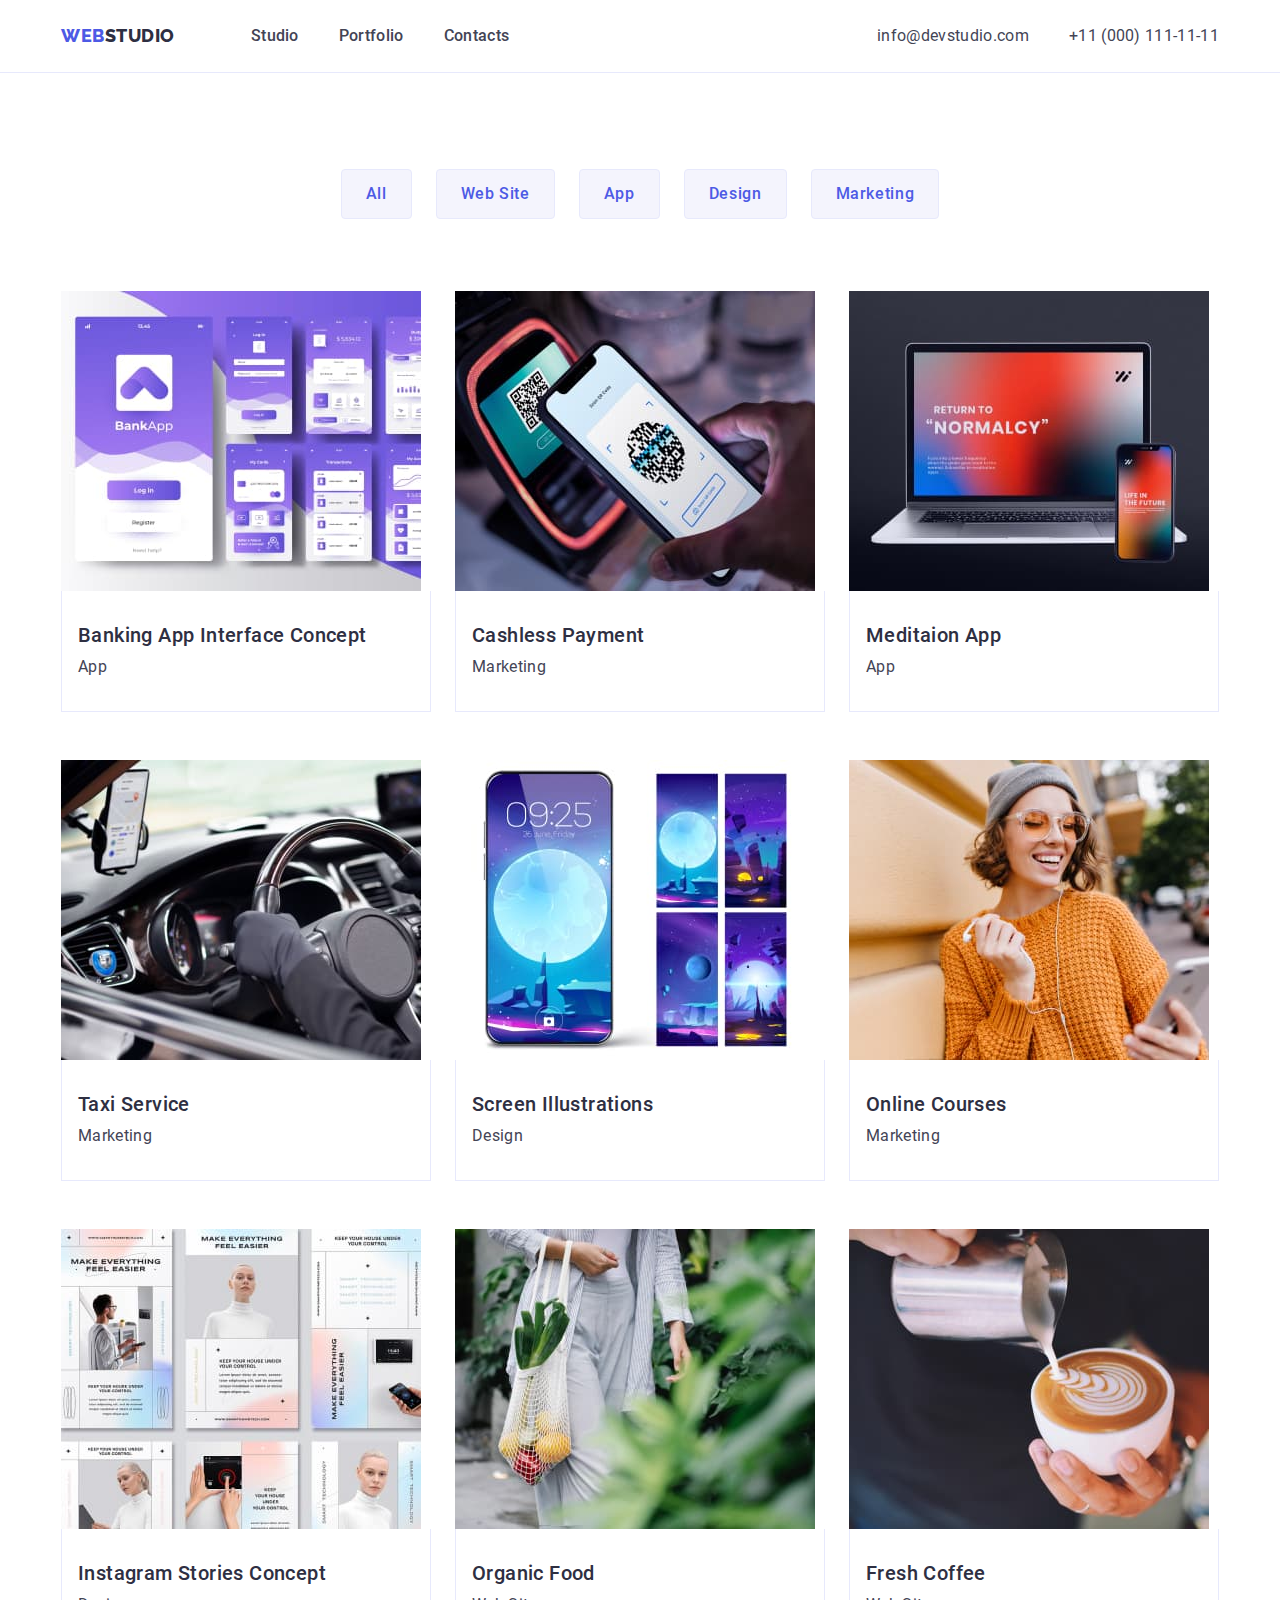
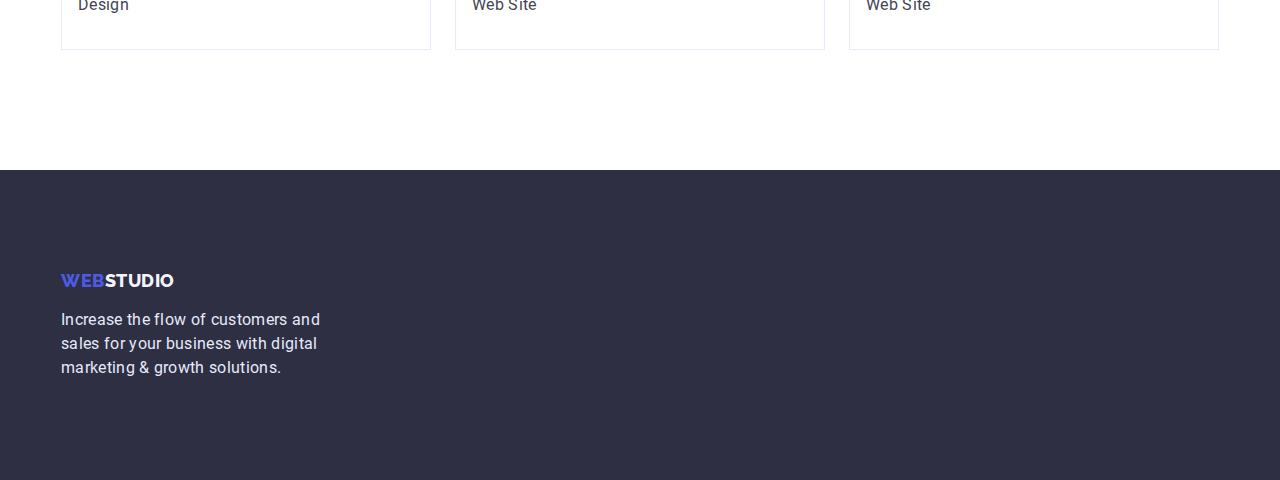
==== portfolio.html @ 201f9fdb "homework" ====
<!DOCTYPE html>
<html lang="en">
<head>
    <meta charset="UTF-8">
    <meta http-equiv="X-UA-Compatible" content="IE=edge">
    <meta name="viewport" content="width=device-width, initial-scale=1.0">
    <title>Portfolio</title>
    <link rel="preconnect" href="https://fonts.googleapis.com">
<link rel="preconnect" href="https://fonts.gstatic.com" crossorigin>
<link href="https://fonts.googleapis.com/css2?family=Raleway:wght@800&family=Roboto:wght@400;500;700;900&display=swap" rel="stylesheet">
<link rel="stylesheet" href="https://cdnjs.cloudflare.com/ajax/libs/modern-normalize/1.1.0/modern-normalize.min.css"
 integrity="sha512-wpPYUAdjBVSE4KJnH1VR1HeZfpl1ub8YT/NKx4PuQ5NmX2tKuGu6U/JRp5y+Y8XG2tV+wKQpNHVUX03MfMFn9Q=="
 crossorigin="anonymous" 
 referrerpolicy="no-referrer">
 <link rel="stylesheet" href="./css/styles.css" >
</head>
<body>
    <header class="header"> 
        <div class="container header-container"> 
        <nav class="container-nav"><a href="./index.html" class="studio-name" ><span class="logo">Web</span>Studio</a>
        <ul class="site-nav" >
            <li class="header-navigation">
                <a href="./index.html" class="nav-link">Studio</a>
            </li>
            <li class="header-navigation">
                <a href="./portfolio.html" class="nav-link">Portfolio</a>
            </li>
            <li class="header-navigation">
                <a href="" class="nav-link">Contacts</a>
            </li>
        </ul>
        </nav>
        <address class="header-contacts">
        <ul class="contacts-list">
            <li>
                <a href="mailto:info@devstudio.com" class="contact-link">info@devstudio.com</a>     
            </li>
            <li>
                <a href="tel:+110001111111" class="contact-link">+11 (000) 111-11-11</a>
            </li>     
                </ul>
            </address>
        </div>
        </header>
        <main>
            <section class="button-menu">
                <div class="container">
                <h1 class="visually-hidden">Main Content</h1>
                <ul class="button-list-container">
                    <li><button class="button-list" type="button">All </button></li>
                <li><button class="button-list" type="button">Web Site</button></li>
                <li><button class="button-list" type="button">App</button></li>
                <li><button class="button-list" type="button">Design</button></li>
                <li><button class="button-list" type="button">Marketing</button></li>
                </ul>
                <ul class="card-container"> 
                    <li class="project-card"> <a  href="#" class="images"><img src="./images/bank_app.jpg" alt="bank_app" width="360" height="300">
                    <div class="project-examples"><h2 class="project-title">Banking App Interface Concept</h2>
                <p class="project-description">App</p></div></a>
                     </li>
                <li class="project-card"><a href="#" class="images"><img src="./images/mobile_scanner.jpg" alt="mobile_scanner" width="360" height="300"> 
                    <div class="project-examples"> <h2 class="project-title">Cashless Payment</h2>
            <p class="project-description">Marketing</p></div></a></li>
                <li class="project-card"><a href="#" class="images"><img src="./images/meditation.jpg" alt="meditation" width="360" height="300">
                    <div class="project-examples"> <h2 class="project-title">Meditaion App</h2>
            <p class="project-description">App</p></div></a></li>
                <li class="project-card"><a href="#" class="images"><img src="./images/navigation.jpg" alt="navigation" width="360" height="300">
                    <div class="project-examples"> <h2 class="project-title">Taxi Service</h2>
                    <p class="project-description">Marketing</p></div></a></li>
                <li class="project-card"><a href="#" class="images" ><img src="./images/phone.jpg" alt="phone" width="360" height="300"><div class="project-examples"><h2 class="project-title">Screen Illustrations</h2>
                    <p class="project-description">Design</p></div></a></li>
                <li class="project-card"><a href="#" class="images"><img src="./images/smiling_girl.jpg" alt="smiling_girl" width="360" height="300"><div class="project-examples"> <h2 class="project-title">Online Courses</h2>
                    <p class="project-description">Marketing</p></div></a></li>
                <li class="project-card"><a href="#" class="images"><img src="./images/feel_easier.jpg" alt="Instagram Stories Concept" width="360" height="300"> <div class="project-examples"><h2 class="project-title">Instagram Stories Concept</h2>
                    <p class="project-description">Design</p></div></a></li>
                <li class="project-card"><a href="#" class="images"><img src="./images/bag.jpg" alt="organc food" width="360" height="300"><div class="project-examples"> <h2 class="project-title">Organic Food</h2>
                    <p class="project-description">Web Site</p></div></a></li>
                <li class="project-card"><a href="#" class="images"><img src="./images/cofffee.jpg" alt="coffee" width="360" height="300"><div class="project-examples"> <h2 class="project-title">Fresh Coffee</h2>
                    <p class="project-description">Web Site</p></div></a></li></ul>
                </div>
                </section>
        </main>
        <footer>
            <div class="container">
            <a href="./index.html" class="name" > <span class="logo">Web</span>Studio</a>
          <p class="motto">Increase the flow of customers and sales for your business with digital marketing & growth solutions.</p>
        </div>
        </footer>
</body>
</html>
---- css/styles.css ----
@font-face {
    font-display: swap; 
    font-family: 'Raleway';
    font-style: normal;
    font-weight: 400;
    src:local('Raleway') url('../fonts/raleway-v28-latin-regular.woff2') format('woff2'), 
         url('../fonts/raleway-v28-latin-regular.woff') format('woff'); 
  }
  @font-face {
    font-display: swap;
    font-family: 'Raleway';
    font-style: normal;
    font-weight: 800;
    src:local('Raleway') url('../fonts/raleway-v28-latin-800.woff2') format('woff2'), 
         url('../fonts/raleway-v28-latin-800.woff') format('woff'); 
  }

@font-face {
    font-display: swap; 
    font-family: 'Raleway';
    font-style: normal;
    font-weight: 400;
    src: local('Raleway')url('../fonts/raleway-v28-latin-regular.woff2') format('woff2'), 
         url('../fonts/raleway-v28-latin-regular.woff') format('woff');
  }
  
  @font-face {
    font-display: swap; 
    font-family: 'Raleway';
    font-style: normal;
    font-weight: 800;
    src:local('Raleway') url('../fonts/raleway-v28-latin-800.woff2') format('woff2'), 
         url('../fonts/raleway-v28-latin-800.woff') format('woff'); 
  }
  
@font-face {
    font-display: swap; 
    font-family: 'Roboto';
    font-style: normal;
    font-weight: 400;
    src: url('../fonts/roboto-v30-latin-regular.woff2') format('woff2'), 
        url('../fonts/roboto-v30-latin-regular.woff') format('woff'); 
  }
 
  @font-face {
    font-display: swap; 
    font-family: 'Roboto';
    font-style: normal;
    font-weight: 500;
    src: url('../fonts/roboto-v30-latin-500.woff2') format('woff2'), 
         url('../fonts/roboto-v30-latin-500.woff') format('woff'); 
  }
 
  @font-face {
    font-display: swap; 
    font-family: 'Roboto';
    font-style: normal;
    font-weight: 700;
    src: url('../fonts/roboto-v30-latin-700.woff2') format('woff2'), 
         url('../fonts/roboto-v30-latin-700.woff') format('woff'); 
  }
  
  @font-face {
    font-display: swap; 
    font-family: 'Roboto';
    font-style: normal;
    font-weight: 900;
    src: url('../fonts/roboto-v30-latin-900.woff2') format('woff2'),
         url('../fonts/roboto-v30-latin-900.woff') format('woff'); 
  }

  :root{
    --main-color-title:#2E2F42;
    --main-color-description:#434455;
    --secondary-color:#E7E9FC;
    --primary-button-color:#404BBF;
    --lead-color: #FFF;
    --logo-color: #4D5AE5;
    --shadow-color: #F4F4FD;
  }
  body{
   font-family: 'Roboto', sans-serif;
   font-size: 16px;
   background-color: var(--lead-color);
   color: var(--main-color-description); 
   margin: 0;
  }
  h1, h2, h3, p, ul{
    margin-top: 0;
    margin-bottom: 0;
    padding: 0;
  }

  /*Header*/
  .site-nav .link{
    display: flex;
 align-items: center;
 padding-top: 24px ;
 padding-bottom: 24px;
    font-family: 'Roboto', sans-serif;
font-weight: 500;
font-size: 16px;
line-height: 1.5; 
letter-spacing: 0.02em;
color: var(--main-color-title);
  }
    .site-nav{
      display: flex;
      margin-left: 76px;
    }
  
  .link:hover {color: var(--primary-button-color);
}
  .link:focus {color: var(--primary-button-color);
  }
  .nav-link{
    display: flex;
    padding: 24px 0;
    font-family: 'Roboto', sans-serif;
    font-weight: 500;
    font-size: 16px; 
    line-height: 1.5;
    letter-spacing: 0.02em;
    color: var(--main-color-description);
    text-decoration: none; 
 
  }
  .nav-linkt:first-child{
    margin-left: 76px;
  }
  .nav-link:hover {color: var(--primary-button-color);
  }
  .nav-link:focus {color: var(--primary-button-color);}
  .contact-link{
    display: block;
    font-style: normal;
    line-height: 1.5;
    letter-spacing: 0.02em;
    color:var(--main-color-description);
    text-decoration: none;
    padding: 24px 0;
  }
  .contact-link:hover { color: var(--primary-button-color);
   }
  .contact-link:focus { color: var(--primary-button-color);
  }
  .studio-name{
    font-family: 'Raleway', sans-serif;
font-weight: 800;
font-size: 18px;
line-height: 1.33;
letter-spacing: 0.03em;
text-transform: uppercase;
color: var(--main-color-title);
text-decoration: none;
  }
  .studio-name:hover{color:  var(--primary-button-color);
    }
  .studio-name:focus{color:  var(--primary-button-color);
    }   

  .logo{ 
    color: var(--logo-color);
    text-decoration: none;
    ;
  }
  ul{
    list-style: none;
    margin: 0;
    padding: 0;
  }
  .header-contacts{
    margin-left: auto;
  }
  .header-container{ 
    display: flex;
    align-items: center;
    
  }
  .container-nav{
    display: flex;
   
    align-items: center;
    }
    .contacts-list{
      display: flex;
      margin-left: auto;
   gap: 40px;
    }
    
    .header-navigation:not(:last-child){
      margin-right: 40px;
    }
  /*section 1*/
  .title{
    font-family: 'Roboto', sans-serif;
font-weight: 500;
font-size: 20px;
line-height: 1.2;
letter-spacing: 0.02em;
color: var(--main-color-title);
  }
  .main-title{
   max-width: 496px;
    margin-left: auto;
    margin-right: auto;
    margin-bottom: 48px;
font-weight: 700;
font-size: 56px;
line-height: 1.07;
text-align: center;
letter-spacing: 0.02em;
color: var(--lead-color);
  }
  .main-content{
    background-color: var(--main-color-title); 
    text-align: center;
    padding-top: 188px; 
    padding-bottom: 188px;
    
  }
  .service{
  
    color: var(--lead-color);
    background: var(--logo-color);
box-shadow: 0px 4px 4px rgba(0, 0, 0, 0.15);
border-radius: 4px;
cursor: pointer;
font-family: 'Roboto', sans-serif;
font-weight: 500;
font-size: 16px;
line-height: 1.5;
letter-spacing: 0.04em;
padding: 16px 32px;
border: transparent;

  }
  .service:hover, .service:focus{
background-color: var(--primary-button-color);
box-shadow: 0px 4px 4px rgba(0, 0, 0, 0.15);
border-radius: 4px;
border: transparent;
  }
  /*section2*/
  .visually-hidden{
    position: absolute;
    white-space: nowrap;
    width: 1px;
    height: 1px;
    overflow: hidden;
    border: 0;
    padding: 0;
    clip: rect(0 0 0 0);
    clip-path: inset(50%);
    margin: -1px;
  }
  section{
    padding-top: 120px;
    padding-bottom: 
    120px;
  }
  .advant-title{
    font-weight: 500;
    font-size: 20px;
    line-height: 1.2;
    margin: 0;
    margin-bottom: 8px;
    letter-spacing: 0.02em;
    color: var(--main-color-title);  
  }
  .advant-description{
    font-size: 16px;
    line-height: 1.5;
    width: 264px;
    margin-bottom: 0;
    letter-spacing: 0.02em;
    color: var(--main-color-description);
  }
  .activity{
    font-family: 'Roboto', sans-serif;
font-weight: 700;
font-size: 36px;
line-height: 1.1;
text-align: center;
letter-spacing: 0.02em;
margin: 0;
margin-bottom: 72px;
text-transform: capitalize;
color:var(--main-color-title);
  }
  .activity-section{
    padding-top: 0;
  }
  .activity-list{
    display: flex;
    gap: 24px;
  }

img{
  display: block;
  max-width: 100%;
  height: auto;
}

  
  /*team section*/
  .our-team{
    background-color: var(--shadow-color);
    padding-bottom: 120px;

  }
  .hero-title {
    font-size: 20px;
    font-weight: 500;
    line-height: 1.2;
    letter-spacing: 0.02em;
    color: var(--main-color-title); 
    margin-bottom: 8px;
    margin-top: 32px;
  }
  
 .hero-position {
  font-size: 16px;
    line-height: 1.5;
    letter-spacing: 0.02em;
    color: var(--main-color-description);
    }
 
    .hero-card{
      padding: 0px 0px 32px;
      background: var(--lead-color);
box-shadow: 0px 1px 6px rgba(46, 47, 66, 0.08), 0px 1px 1px rgba(46, 47, 66, 0.16), 0px 2px 1px rgba(46, 47, 66, 0.08);
border-radius: 0px 0px 4px 4px;
text-align: center;
    } 
    .hero-container{
      display: flex;
      gap:24px;
      
    }
   /*footer*/
    footer{
      background-color:var(--main-color-title);
      padding-top: 100px;
      padding-bottom: 100px;
    }
    .name{
      display: inline-block;
      margin-bottom: 16px;
      font-family: 'Raleway', sans-serif;
font-weight: 800;
font-size: 18px;
line-height: 1.2;
letter-spacing: 0.03em;
text-transform: uppercase;
color: var(--shadow-color);
text-decoration: none;
    }
    .motto{
      width: 264px;
font-size: 16px;
line-height: 1.5;
letter-spacing: 0.02em; 
color: var(--secondary-color);
}
/*portfolio Button list*/
    .button-list{
      font-family: 'Roboto', sans-serif;
font-weight: 500;
font-size: 16px;
line-height: 1.5;
text-align: center;
letter-spacing: 0.04em;
color: var(--logo-color);
background: var(--shadow-color);
border: 1px solid var(--secondary-color);
border-radius: 4px;
cursor: pointer;
padding: 12px 24px;
    }
.button-list:hover, .button-list:focus{
  color: var(--lead-color);
  background: var(--primary-button-color);
box-shadow: 0px 3px 1px rgba(0, 0, 0, 0.1), 0px 2px 1px rgba(0, 0, 0, 0.08), 0px 2px 2px rgba(0, 0, 0, 0.12);
border-color: transparent;
}
/*portfplio project list*/
.project-title{
  font-size: 20px;
  font-weight: 500;
  line-height: 1.2;
  letter-spacing: 0.02em;
  color: var(--main-color-title);   
  text-decoration: none;
margin-bottom: 8px;
}
.project-description{
  font-size: 16px;
  line-height: 1.5;
  letter-spacing: 0.02em;
  color: var(--main-color-description);
  text-decoration: none;
  }
  .project-card{
    flex-basis: calc((100% - 2 * 24px) / 3);
  }
  .images{
    text-decoration: none;
    display: block;
    max-width: 100%;
    height: auto;
  }
  .container{
    width: 100%;
    max-width: 1158px;
  margin:0 auto;
  padding:0 15px;

  }

 .button-menu{
  padding-top: 96px;
  
 }
  
.button-list-container{
  display:flex;
  gap: 24px;
  margin-bottom: 72px;
  justify-content: center;
 
}
.card-container{
  display: flex;
  flex-wrap: wrap;
  gap: 48px 24px;
}


.advantages-list{
  display: flex;
  gap: 24px;
 
 
}
.title-container{
margin: 0 auto;
  width: 1440px;
  height: 600px;
}


.header{
  border-bottom: 1px solid var(--secondary-color);
}
.project-examples{
padding: 32px 16px;
border-left: 1px solid var(--secondary-color);
border-right: 1px solid var(--secondary-color);
border-bottom: 1px solid var(--secondary-color);
}
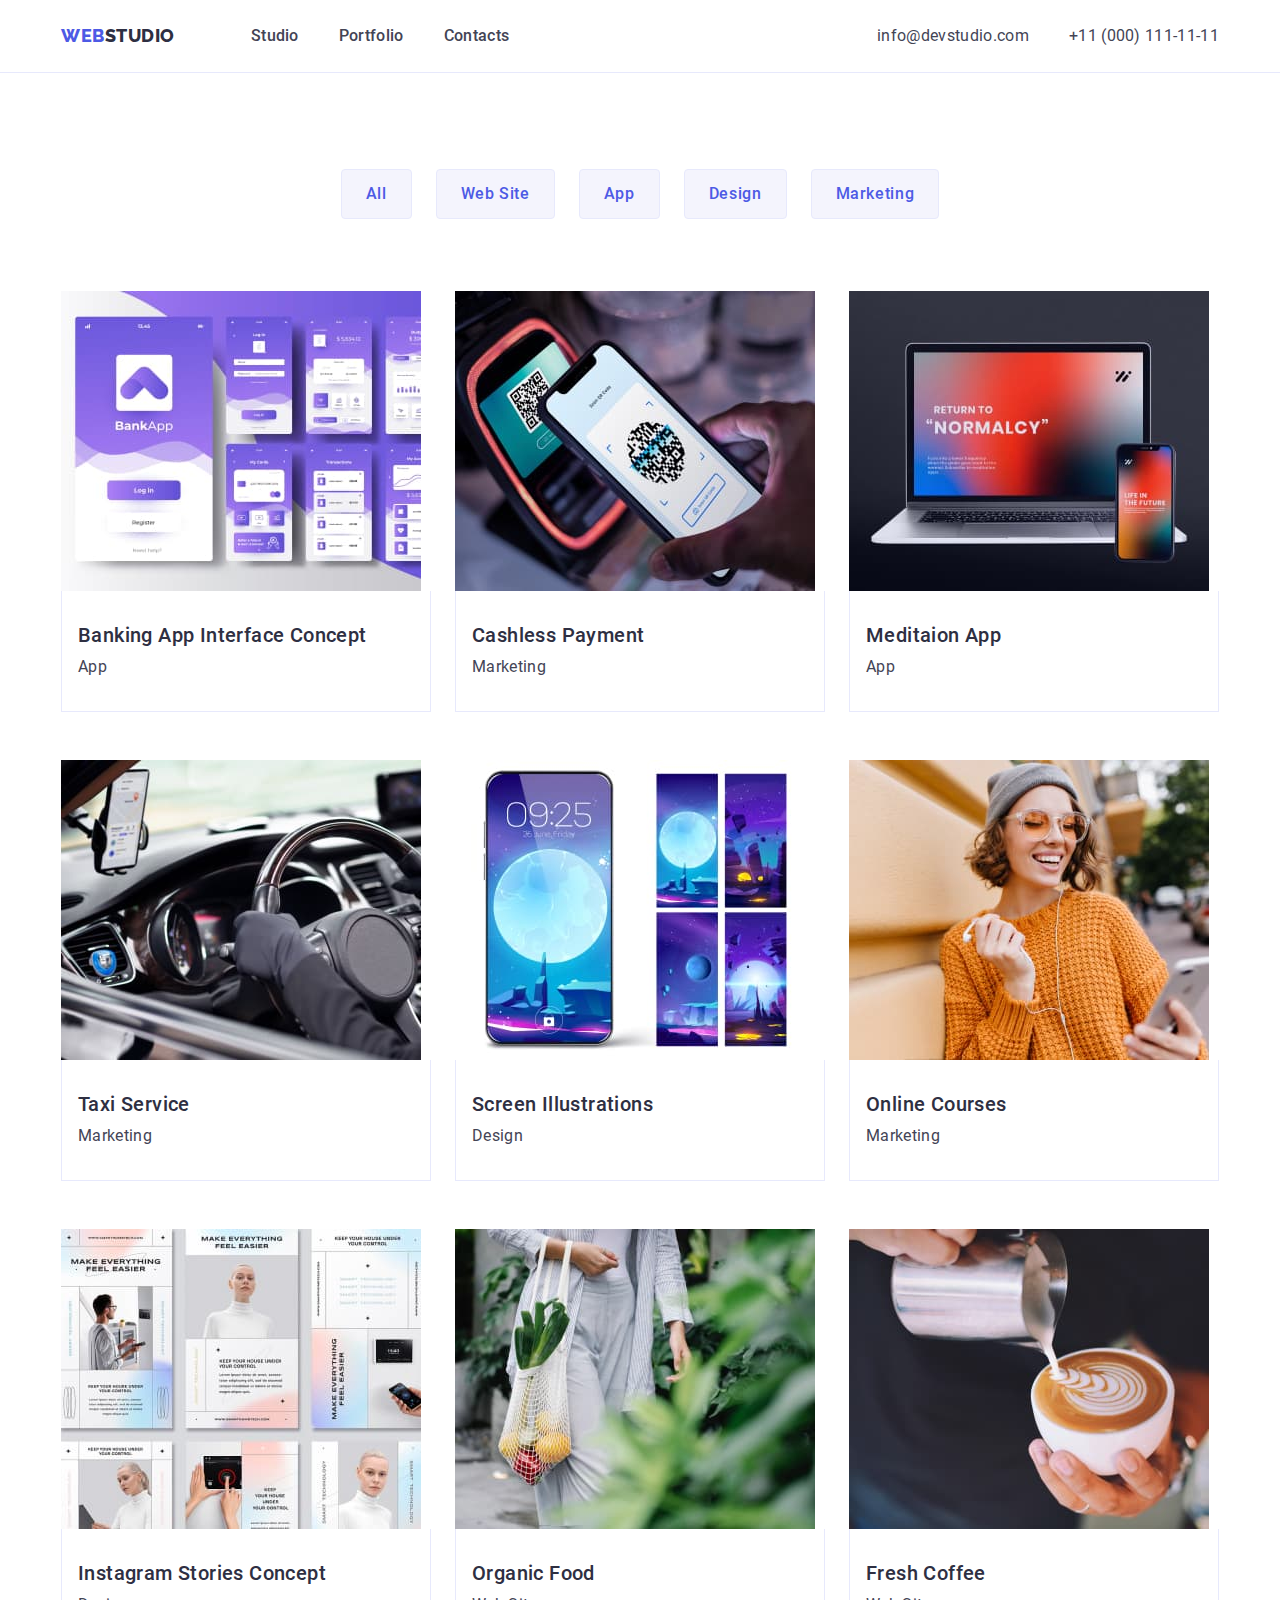
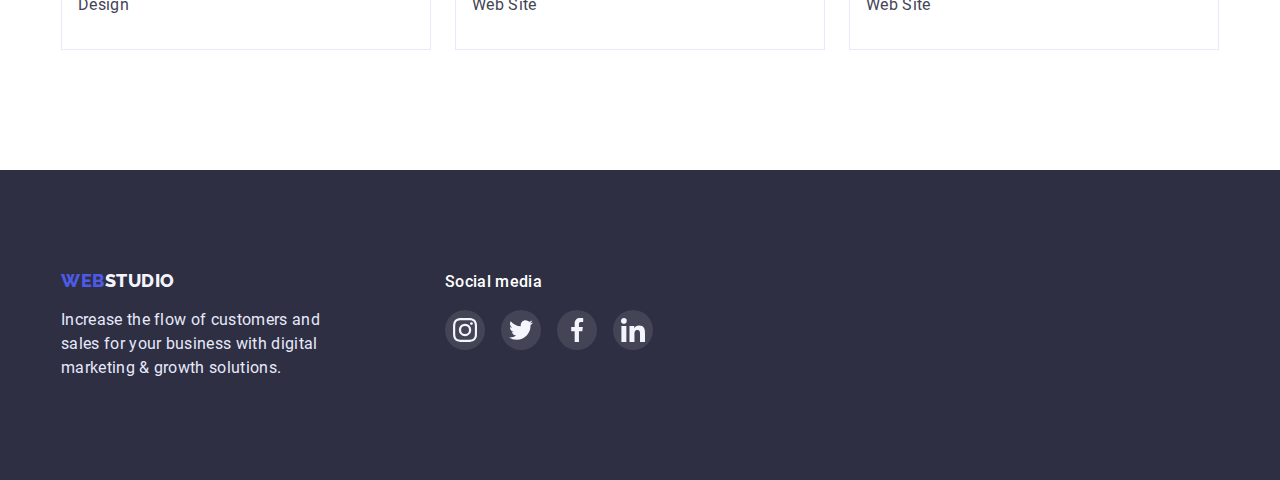
==== commit f708b4b0: "mentor`s correction" ====
--- a/portfolio.html
+++ b/portfolio.html
@@ -81,9 +81,33 @@
                 </section>
         </main>
         <footer>
-            <div class="container">
-            <a href="./index.html" class="name" > <span class="logo">Web</span>Studio</a>
-          <p class="motto">Increase the flow of customers and sales for your business with digital marketing & growth solutions.</p>
+            <div class="container footer-container">
+           <div><a href="./index.html" class="name" > <span class="logo">Web</span>Studio</a>
+          <p class="motto">Increase the flow of customers and sales for your business with digital marketing & growth solutions.</p></div>
+          <div class="footer-link">
+            <h3 class="footer-name">Social media</h3>
+            <ul class="footer-contacts-list">
+                <li class="footer-contacts-item"><a class="footer-links" href="#">
+                     <svg class="footer-contacts-icon">
+                    <use href="./images/symbol-defs.svg#icon-instagram"></use>
+                </svg></a></li>
+                <li class="footer-contacts-item"><a class="footer-links" href="#">
+                    <svg class="footer-contacts-icon">
+                        <use href="./images/symbol-defs.svg#icon-twitter"></use>
+                    </svg>
+                </a></li>
+                <li class="footer-contacts-item"><a class="footer-links" href="#">
+                    <svg class="footer-contacts-icon">
+                        <use href="./images/symbol-defs.svg#icon-facebook"></use>
+                    </svg>
+                </a></li>
+                <li class="footer-contacts-item"><a class="footer-links" href="#">
+                    <svg class="footer-contacts-icon">
+                        <use href="./images/symbol-defs.svg#icon-linkedin"></use>
+                    </svg>
+                </a></li>
+            </ul>
+        </div>
         </div>
         </footer>
 </body>
--- a/css/styles.css
+++ b/css/styles.css
@@ -78,6 +78,7 @@
     --lead-color: #FFF;
     --logo-color: #4D5AE5;
     --shadow-color: #F4F4FD;
+    --border-color: #8E8F99;
   }
   body{
    font-family: 'Roboto', sans-serif;
@@ -218,7 +219,13 @@
     text-align: center;
     padding-top: 188px; 
     padding-bottom: 188px;
-    
+    margin: 0 auto;
+    max-width: 1440px;
+    background-image: linear-gradient(rgba(46, 47, 66, 0.7), rgba(46, 47, 66, 0.7)), 
+    url(../images/people-office.jpg);
+    background-repeat: no-repeat;
+    background-position: center;
+    background-size: cover;
   }
   .service{
   
@@ -265,6 +272,7 @@
     font-size: 20px;
     line-height: 1.2;
     margin: 0;
+    margin-top: 8px;
     margin-bottom: 8px;
     letter-spacing: 0.02em;
     color: var(--main-color-title);  
@@ -291,7 +299,9 @@
   }
   .activity-section{
     padding-top: 0;
-  }
+  
+}
+
   .activity-list{
     display: flex;
     gap: 24px;
@@ -325,6 +335,7 @@
     line-height: 1.5;
     letter-spacing: 0.02em;
     color: var(--main-color-description);
+    margin-bottom: 8px;
     }
  
     .hero-card{
@@ -411,6 +422,11 @@
     max-width: 100%;
     height: auto;
   }
+  .images:hover,
+  .images:focus{
+    box-shadow: 0px 1px 6px rgba(46, 47, 66, 0.08), 0px 1px 1px rgba(46, 47, 66, 0.16), 0px 2px 1px rgba(46, 47, 66, 0.08);
+  }
+
   .container{
     width: 100%;
     max-width: 1158px;
@@ -444,6 +460,13 @@
  
  
 }
+
+ 
+
+.advantage-icon{
+  width: 64px;
+  height: 64px;
+}
 .title-container{
 margin: 0 auto;
   width: 1440px;
@@ -459,4 +482,120 @@
 border-left: 1px solid var(--secondary-color);
 border-right: 1px solid var(--secondary-color);
 border-bottom: 1px solid var(--secondary-color);
-}+}
+.social-contacts-list{
+  display: flex;
+  justify-content: center;
+  gap:24px;
+}
+.social-contacts-icon{
+  width: 16px;
+  height: 16px;
+}
+.social-contacts-item{
+  width: 40px;
+  height: 40px;
+
+}
+.social-links{
+  display: flex;
+  align-items: center;
+  justify-content: center;
+  width: 100%;
+  min-height: 100%;
+  background-color: var(--logo-color);
+  border-radius: 50%;
+  fill: var(--shadow-color);
+
+}
+.social-links:hover,
+.social-links:focus{
+  background-color: var(--primary-button-color);
+
+}
+.logo-item{
+  width: 104px;
+  height: 56px;
+}
+.company-list {
+  display: flex;
+  justify-content: center;
+  gap: 24px;
+}
+
+.company-logo{
+  display: flex;
+  align-items: center;
+  justify-content: center;
+  width: 100%;
+  height: 100%;
+  border: 1px solid var(--border-color);
+  border-radius: 4px;
+  fill: var(--border-color);
+ 
+}
+.company-logo:hover,
+.company-logo:focus{
+  fill: var(--primary-button-color);
+}
+.company-item{
+
+  width:168px;
+height:88px;
+}
+.footer-contacts-list{
+  display: flex;
+  justify-content: center;
+  gap: 16px;
+}
+
+.footer-contacts-icon{
+  width: 24px;
+  height: 24px;
+}
+.footer-contacts-item{
+  width: 40px;
+  height: 40px;
+}
+
+ .footer-links{
+ display: flex;
+ align-items: center;
+ justify-content: center;
+ width: 100%;
+ min-height: 100%;
+ border-radius: 50%;
+ background: rgba(255, 255, 255, 0.1);
+ fill: var(--shadow-color);}
+ .footer-links:hover,
+ .footer-links:focus
+ {
+  background: #31D0AA;
+ }
+
+.footer-name{
+font-family: 'Roboto', sans-serif ;
+font-style: normal;
+font-weight: 500;
+font-size: 16px;
+line-height: 24px;
+margin-bottom: 16px;
+letter-spacing: 0.02em;
+color: var(--lead-color);
+}
+.footer-link{
+margin-right: auto;
+}
+.advantages-item {
+  display: flex;
+  height: 112px;
+ align-items: center;
+ justify-content: center;
+ border-radius: 4px;
+  background-color: var(--shadow-color);
+ 
+}
+.footer-container{
+  display: flex;
+  gap: 120px;
+}
